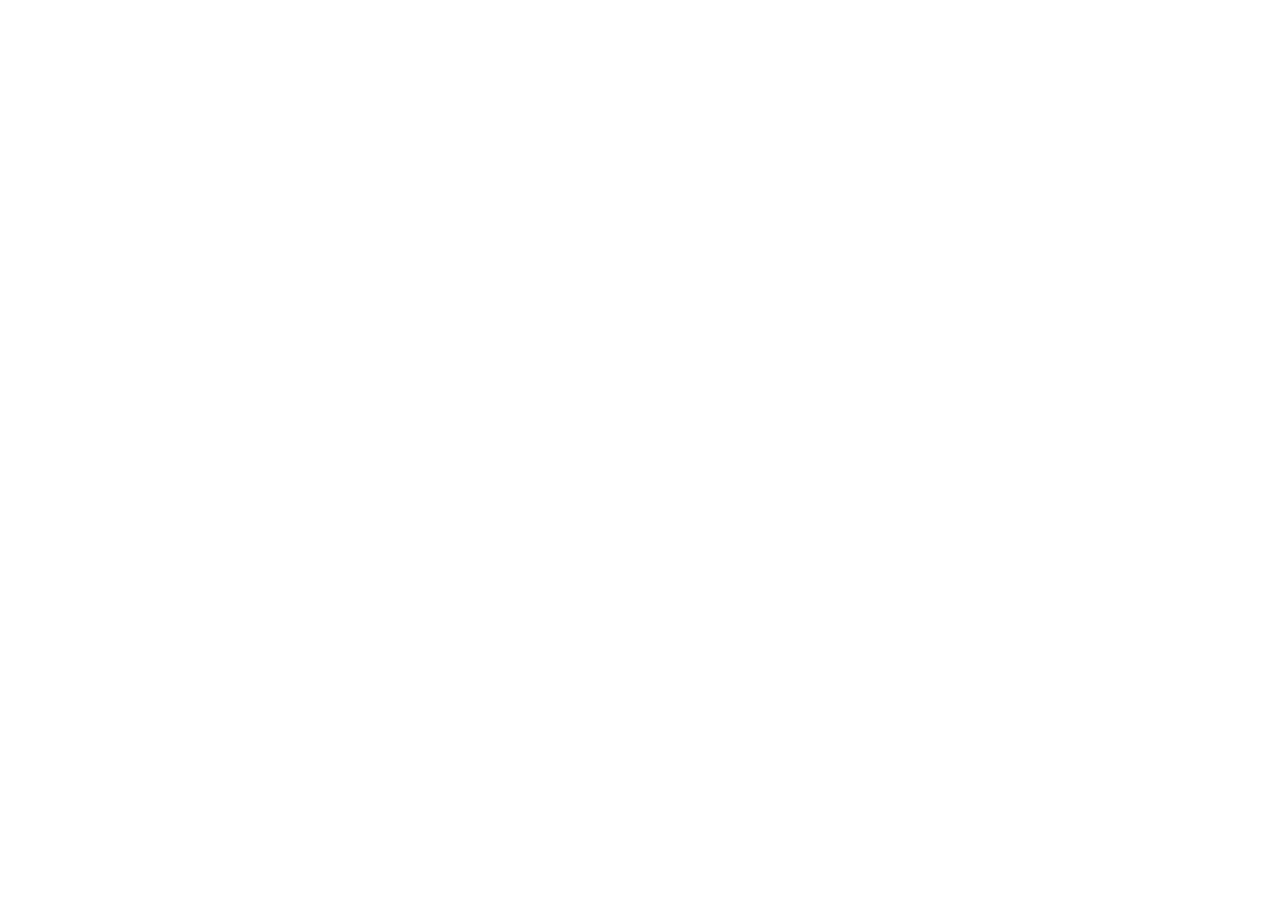
==== index.html @ 5e237b63 "index" ====
<!DOCTYPE html>
<html lang="en">

<head>
    <meta charset="UTF-8">
    <meta name="viewport" content="width=device-width, initial-scale=1.0">
    <title>WDD-231 CHUT ACHOL</title>
</head>

<body>

</body>

</html>
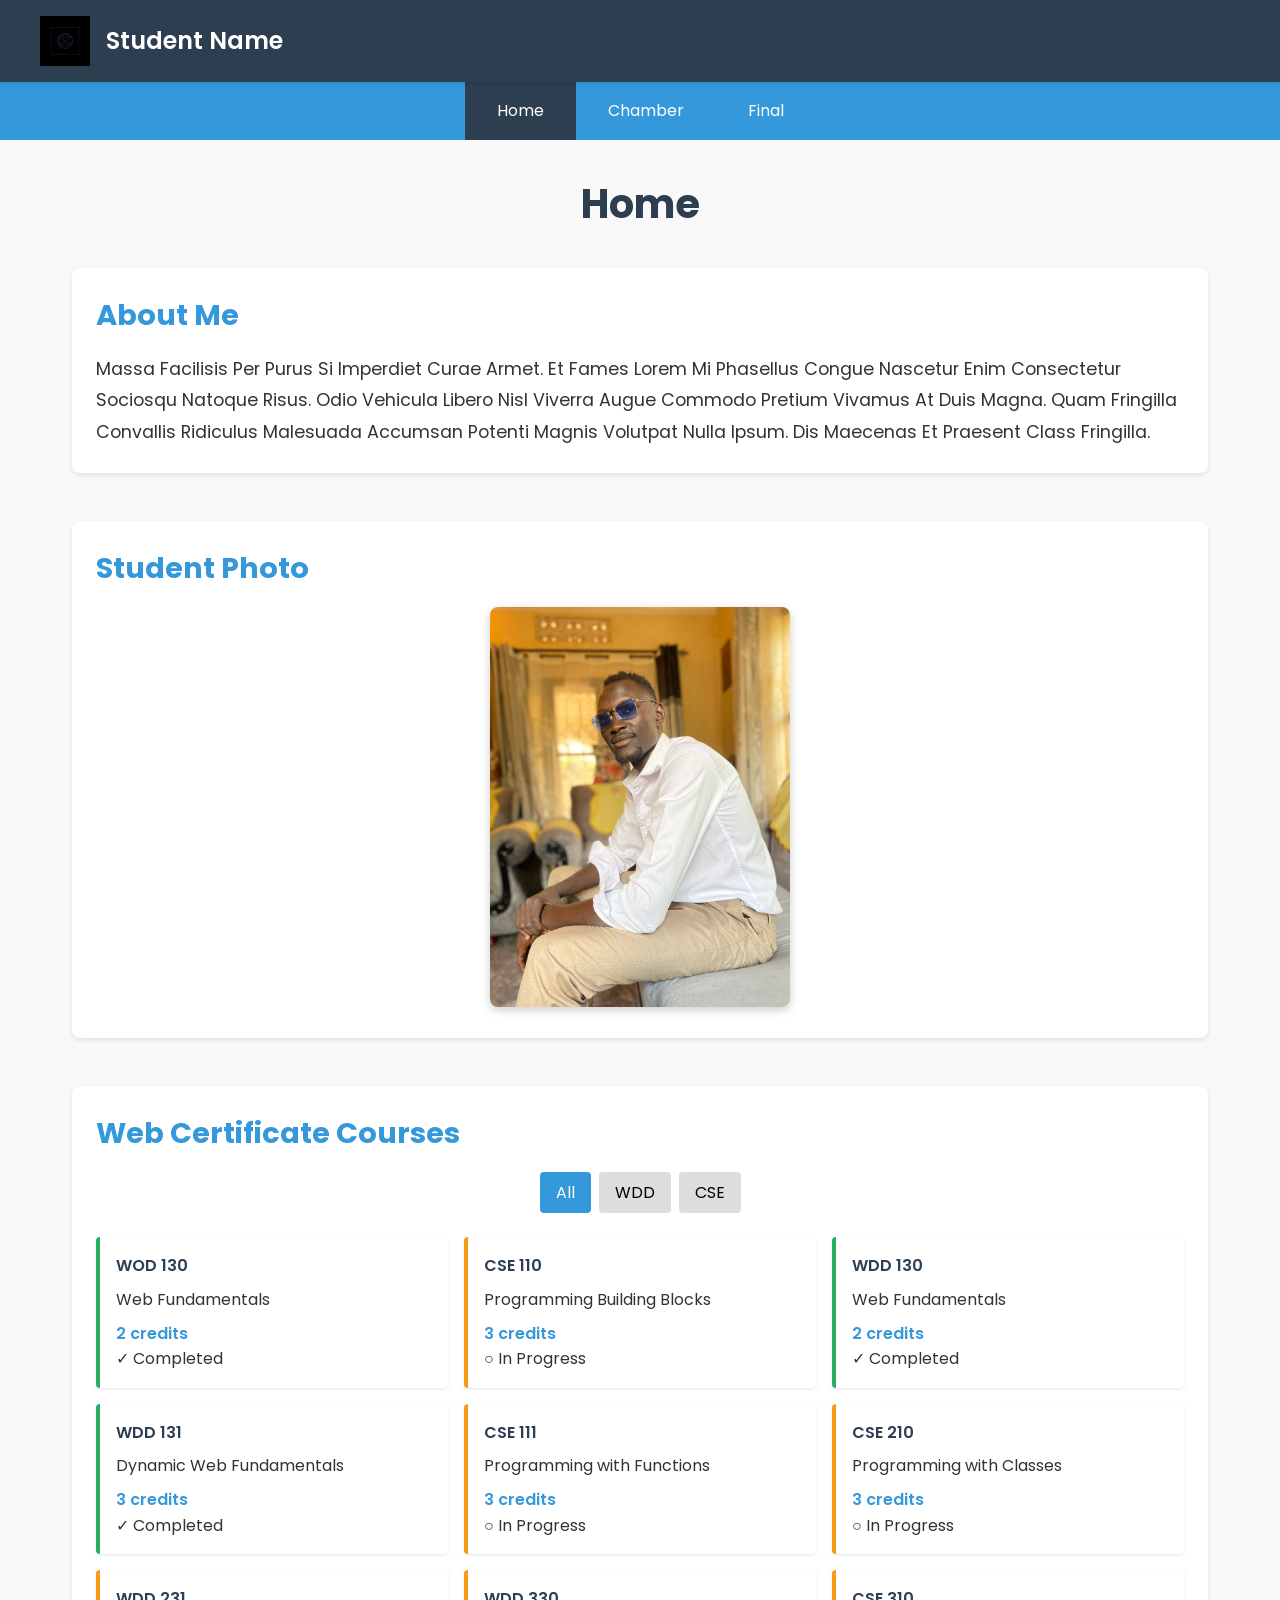
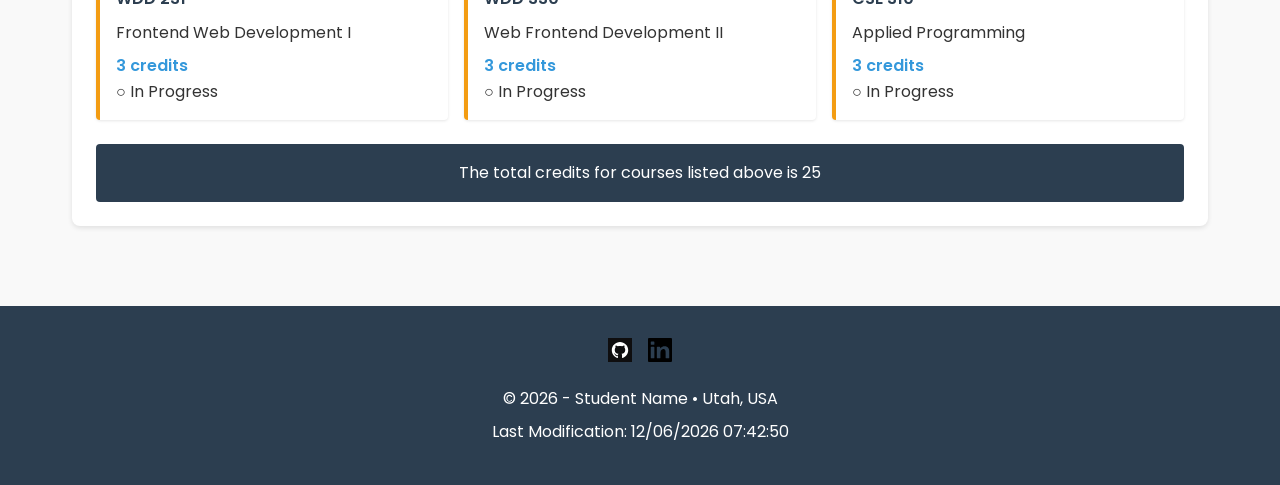
==== commit cdce85c8: "week01" ====
--- a/index.html
+++ b/index.html
@@ -4,11 +4,92 @@
 <head>
     <meta charset="UTF-8">
     <meta name="viewport" content="width=device-width, initial-scale=1.0">
-    <title>WDD-231 CHUT ACHOL</title>
+    <meta name="description" content="WDD231 Course Home Page - Student portfolio and course information">
+    <meta name="author" content="Student Name">
+    <title>WDD231 Course Home Page</title>
+    <link rel="preconnect" href="https://fonts.googleapis.com">
+    <link rel="preconnect" href="https://fonts.gstatic.com" crossorigin>
+    <link href="https://fonts.googleapis.com/css2?family=Poppins:wght@300;400;600&display=swap" rel="stylesheet">
+    <link rel="stylesheet" href="styles/small.css">
+    <link rel="stylesheet" href="styles/large.css" media="(min-width: 768px)">
+    <link rel="icon" href="images/favicon.ico">
+    <script src="scripts/navigation.js" defer></script>
+    <script src="scripts/date.js" defer></script>
+    <script src="scripts/courses.js" defer></script>
+    <script src="scripts/main.js" defer></script>
 </head>
 
 <body>
+    <header>
+        <div class="header-container">
+            <a href="index.html" class="logo-link">
+                <img src="images/logo.svg" alt="Site Logo" width="50" height="50">
+                <span>Student Name</span>
+            </a>
+            <button class="hamburger" aria-label="Menu" aria-expanded="false">
+                <span class="hamburger-line"></span>
+                <span class="hamburger-line"></span>
+                <span class="hamburger-line"></span>
+            </button>
+        </div>
+    </header>
 
+    <nav class="navigation">
+        <ul class="nav-menu">
+            <li class="nav-item"><a href="index.html" class="nav-link active">Home</a></li>
+            <li class="nav-item"><a href="chamber.html" class="nav-link">Chamber</a></li>
+            <li class="nav-item"><a href="final.html" class="nav-link">Final</a></li>
+        </ul>
+    </nav>
+
+    <main>
+        <h1>Home</h1>
+
+        <section class="about-section">
+            <h2>About Me</h2>
+            <p>Massa Facilisis Per Purus Si Imperdiet Curae Armet. Et Fames Lorem Mi Phasellus Congue Nascetur Enim
+                Consectetur Sociosqu Natoque Risus. Odio Vehicula Libero Nisl Viverra Augue Commodo Pretium Vivamus At
+                Duis Magna. Quam Fringilla Convallis Ridiculus Malesuada Accumsan Potenti Magnis Volutpat Nulla Ipsum.
+                Dis Maecenas Et Praesent Class Fringilla.</p>
+        </section>
+
+        <section class="photo-section">
+            <h2>Student Photo</h2>
+            <div class="photo-container">
+                <img src="images/student-photo.jpg" alt="Student Photo" width="300" height="400" loading="lazy">
+            </div>
+        </section>
+
+        <section class="courses-section">
+            <h2>Web Certificate Courses</h2>
+            <div class="filter-buttons">
+                <button class="filter-btn active" data-filter="all">All</button>
+                <button class="filter-btn" data-filter="wdd">WDD</button>
+                <button class="filter-btn" data-filter="cse">CSE</button>
+            </div>
+            <div class="courses-container" id="coursesContainer">
+                <!-- Courses will be dynamically inserted here -->
+            </div>
+            <div class="credits-display">
+                <p>The total credits for courses listed above is <span id="totalCredits">0</span></p>
+            </div>
+        </section>
+    </main>
+
+    <footer>
+        <div class="social-links">
+            <a href="https://github.com/yourusername" target="_blank" rel="noopener">
+                <img src="images/github.svg" alt="GitHub" width="24" height="24">
+            </a>
+            <a href="https://linkedin.com/in/yourprofile" target="_blank" rel="noopener">
+                <img src="images/linkedin.svg" alt="LinkedIn" width="24" height="24">
+            </a>
+        </div>
+        <div class="footer-info">
+            <p>&copy; <span id="currentYear"></span> - Student Name • Utah, USA</p>
+            <p>Last Modification: <span id="lastModified"></span></p>
+        </div>
+    </footer>
 </body>
 
 </html>
--- a/styles/small.css
+++ b/styles/small.css
@@ -0,0 +1,289 @@
+* {
+    margin: 0;
+    padding: 0;
+    box-sizing: border-box;
+}
+
+:root {
+    --primary-color: #2c3e50;
+    --secondary-color: #3498db;
+    --accent-color: #e74c3c;
+    --text-color: #333;
+    --bg-color: #f9f9f9;
+    --card-bg: #fff;
+    --border-color: #ddd;
+    --completed-color: #27ae60;
+    --pending-color: #f39c12;
+    --font-family: 'Poppins', sans-serif;
+}
+
+body {
+    font-family: var(--font-family);
+    line-height: 1.6;
+    color: var(--text-color);
+    background-color: var(--bg-color);
+    min-height: 100vh;
+    display: flex;
+    flex-direction: column;
+}
+
+/* Header Styles */
+header {
+    background-color: var(--primary-color);
+    color: white;
+    padding: 1rem;
+    position: sticky;
+    top: 0;
+    z-index: 1000;
+    box-shadow: 0 2px 5px rgba(0, 0, 0, 0.1);
+}
+
+.header-container {
+    display: flex;
+    justify-content: space-between;
+    align-items: center;
+    max-width: 1200px;
+    margin: 0 auto;
+}
+
+.logo-link {
+    display: flex;
+    align-items: center;
+    gap: 1rem;
+    text-decoration: none;
+    color: white;
+}
+
+.logo-link img {
+    width: 50px;
+    height: 50px;
+}
+
+.logo-link span {
+    font-size: 1.5rem;
+    font-weight: 600;
+}
+
+.hamburger {
+    background: none;
+    border: none;
+    cursor: pointer;
+    display: flex;
+    flex-direction: column;
+    gap: 4px;
+    padding: 0.5rem;
+}
+
+.hamburger-line {
+    width: 25px;
+    height: 3px;
+    background-color: white;
+    transition: transform 0.3s ease;
+}
+
+/* Navigation Styles */
+.navigation {
+    background-color: var(--primary-color);
+    position: absolute;
+    top: 100%;
+    left: 0;
+    right: 0;
+    z-index: 999;
+    display: none;
+}
+
+.navigation.active {
+    display: block;
+}
+
+.nav-menu {
+    list-style: none;
+    padding: 0;
+}
+
+.nav-item {
+    border-bottom: 1px solid rgba(255, 255, 255, 0.1);
+}
+
+.nav-link {
+    display: block;
+    padding: 1rem;
+    color: white;
+    text-decoration: none;
+    transition: background-color 0.3s ease;
+}
+
+.nav-link:hover,
+.nav-link.active {
+    background-color: var(--secondary-color);
+}
+
+/* Main Content Styles */
+main {
+    flex: 1;
+    max-width: 1200px;
+    margin: 0 auto;
+    padding: 2rem 1rem;
+    width: 100%;
+}
+
+h1 {
+    font-size: 2.5rem;
+    margin-bottom: 2rem;
+    color: var(--primary-color);
+    text-align: center;
+}
+
+h2 {
+    font-size: 1.8rem;
+    margin-bottom: 1rem;
+    color: var(--secondary-color);
+}
+
+section {
+    margin-bottom: 3rem;
+    padding: 1.5rem;
+    background-color: var(--card-bg);
+    border-radius: 8px;
+    box-shadow: 0 2px 5px rgba(0, 0, 0, 0.1);
+}
+
+/* About Section */
+.about-section p {
+    font-size: 1.1rem;
+    line-height: 1.8;
+}
+
+/* Photo Section */
+.photo-container {
+    text-align: center;
+}
+
+.photo-container img {
+    max-width: 100%;
+    height: auto;
+    border-radius: 8px;
+    box-shadow: 0 3px 10px rgba(0, 0, 0, 0.2);
+}
+
+/* Courses Section */
+.filter-buttons {
+    display: flex;
+    gap: 0.5rem;
+    margin-bottom: 1.5rem;
+    flex-wrap: wrap;
+}
+
+.filter-btn {
+    padding: 0.5rem 1rem;
+    background-color: var(--border-color);
+    border: none;
+    border-radius: 4px;
+    cursor: pointer;
+    font-family: var(--font-family);
+    font-size: 1rem;
+    transition: background-color 0.3s ease;
+}
+
+.filter-btn.active,
+.filter-btn:hover {
+    background-color: var(--secondary-color);
+    color: white;
+}
+
+.courses-container {
+    display: grid;
+    gap: 1rem;
+}
+
+.course-card {
+    padding: 1rem;
+    background-color: var(--card-bg);
+    border-left: 4px solid var(--pending-color);
+    border-radius: 4px;
+    box-shadow: 0 1px 3px rgba(0, 0, 0, 0.1);
+}
+
+.course-card.completed {
+    border-left-color: var(--completed-color);
+}
+
+.course-code {
+    font-weight: 600;
+    color: var(--primary-color);
+    margin-bottom: 0.5rem;
+}
+
+.course-name {
+    margin-bottom: 0.5rem;
+}
+
+.course-credits {
+    color: var(--secondary-color);
+    font-weight: 600;
+}
+
+.credits-display {
+    margin-top: 1.5rem;
+    padding: 1rem;
+    background-color: var(--primary-color);
+    color: white;
+    border-radius: 4px;
+    text-align: center;
+}
+
+/* Footer Styles */
+footer {
+    background-color: var(--primary-color);
+    color: white;
+    padding: 2rem 1rem;
+    text-align: center;
+}
+
+.social-links {
+    display: flex;
+    justify-content: center;
+    gap: 1rem;
+    margin-bottom: 1rem;
+}
+
+.social-links a {
+    color: white;
+    transition: opacity 0.3s ease;
+}
+
+.social-links a:hover {
+    opacity: 0.8;
+}
+
+.footer-info p {
+    margin-bottom: 0.5rem;
+}
+
+/* Responsive Design */
+@media (max-width: 319px) {
+    main {
+        padding: 1rem 0.5rem;
+    }
+
+    h1 {
+        font-size: 2rem;
+    }
+
+    h2 {
+        font-size: 1.5rem;
+    }
+}
+
+/* Utility Classes */
+.visually-hidden {
+    position: absolute;
+    width: 1px;
+    height: 1px;
+    padding: 0;
+    margin: -1px;
+    overflow: hidden;
+    clip: rect(0, 0, 0, 0);
+    white-space: nowrap;
+    border: 0;
+}
--- a/styles/large.css
+++ b/styles/large.css
@@ -0,0 +1,65 @@
+@media (min-width: 768px) {
+    .hamburger {
+        display: none;
+    }
+    
+    .navigation {
+        position: static;
+        display: block;
+        background-color: var(--secondary-color);
+    }
+    
+    .nav-menu {
+        display: flex;
+        justify-content: center;
+        max-width: 1200px;
+        margin: 0 auto;
+    }
+    
+    .nav-item {
+        border: none;
+    }
+    
+    .nav-link {
+        padding: 1rem 2rem;
+    }
+    
+    .nav-link:hover,
+    .nav-link.active {
+        background-color: var(--primary-color);
+    }
+    
+    main {
+        padding: 2rem;
+    }
+    
+    .courses-container {
+        grid-template-columns: repeat(auto-fill, minmax(300px, 1fr));
+    }
+    
+    .photo-container img {
+        max-width: 300px;
+    }
+    
+    .filter-buttons {
+        justify-content: center;
+    }
+}
+
+@media (min-width: 1024px) {
+    .header-container,
+    .nav-menu,
+    main {
+        max-width: 1200px;
+        margin: 0 auto;
+    }
+    
+    .courses-container {
+        grid-template-columns: repeat(3, 1fr);
+    }
+    
+    section {
+        margin-left: 0;
+        margin-right: 0;
+    }
+}
